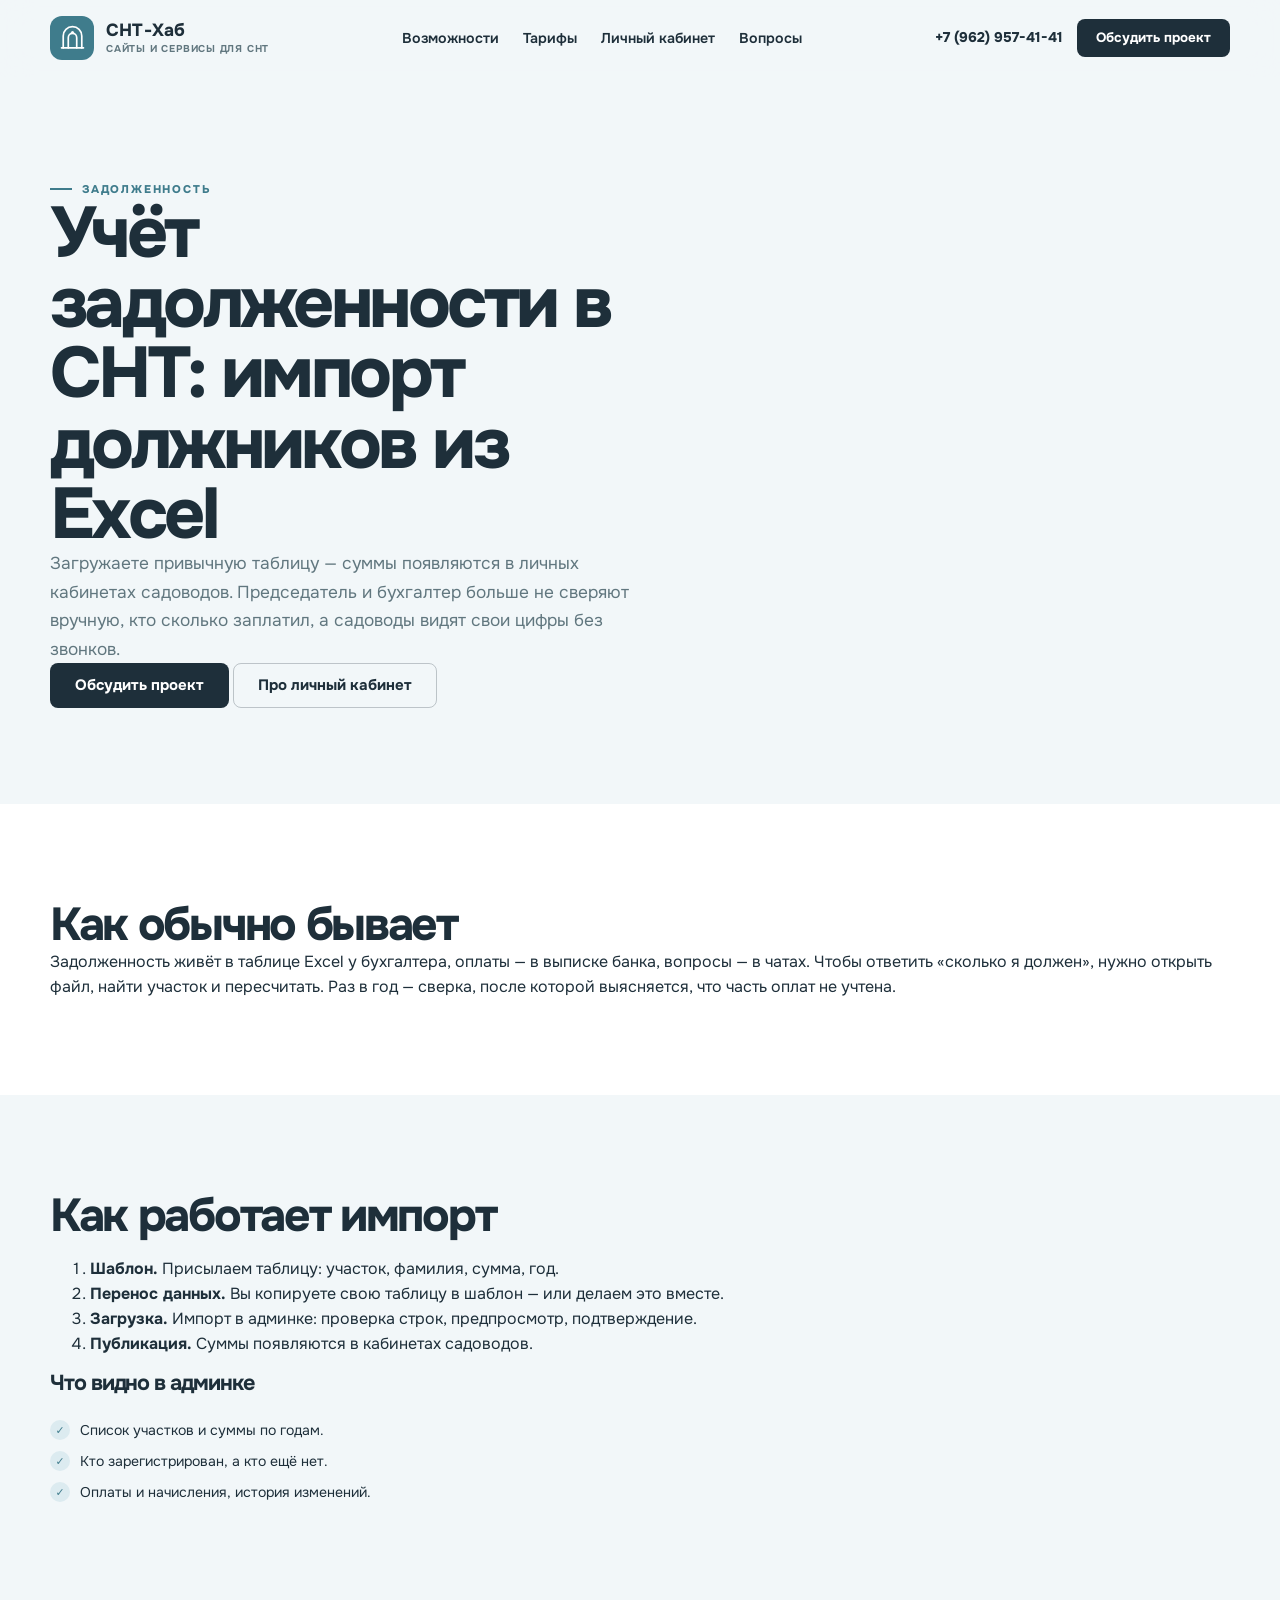
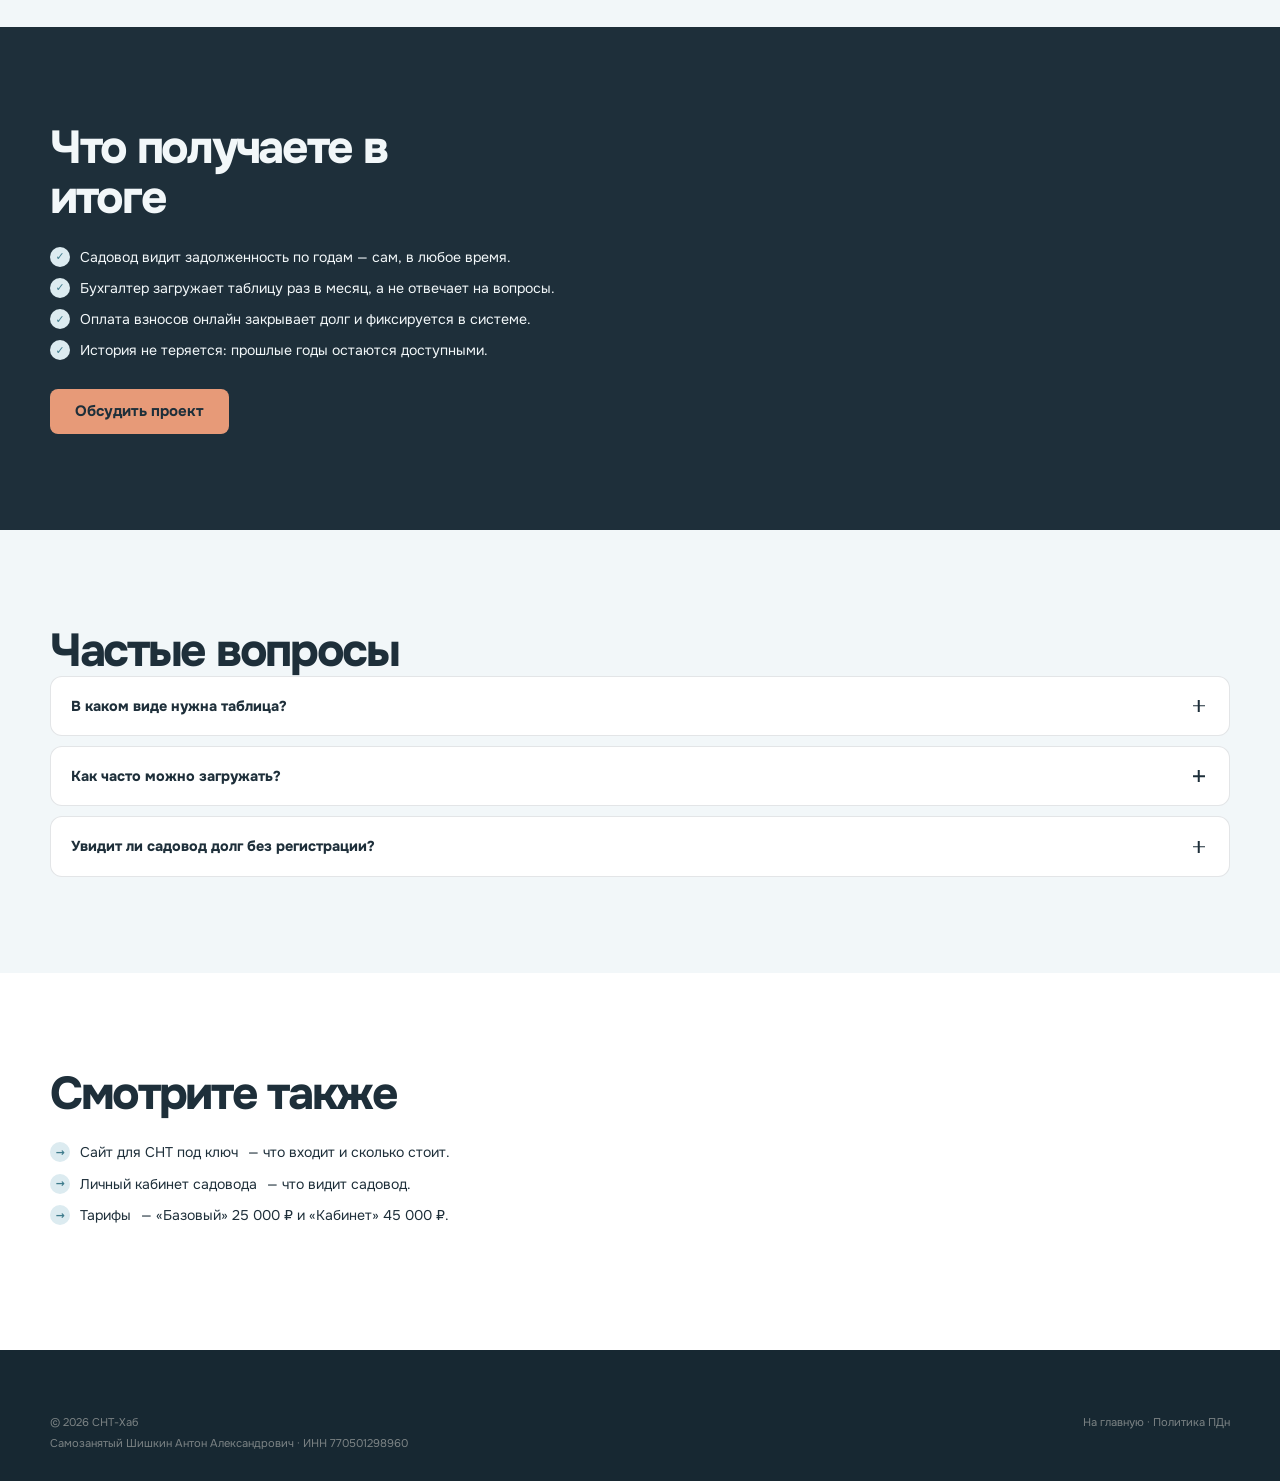
==== dolzhniki-iz-excel/index.html @ 25432dea "Add dolzhniki-iz-excel/index.html" ====
<!doctype html>
<html lang="ru">
<head>
  <meta charset="utf-8">
  <!-- Yandex.Metrika counter -->
  <script type="text/javascript">
    (function(m,e,t,r,i,k,a){
        m[i]=m[i]||function(){(m[i].a=m[i].a||[]).push(arguments)};
        m[i].l=1*new Date();
        for (var j = 0; j < document.scripts.length; j++) {if (document.scripts[j].src === r) { return; }}
        k=e.createElement(t),a=e.getElementsByTagName(t)[0],k.async=1,k.src=r,a.parentNode.insertBefore(k,a)
    })(window, document,'script','https://mc.yandex.ru/metrika/tag.js?id=113951839', 'ym');

    ym(113951839, 'init', {ssr:true, webvisor:true, clickmap:true, ecommerce:"dataLayer", referrer: document.referrer, url: location.href, accurateTrackBounce:true, trackLinks:true});
  </script>
  <noscript><div><img src="https://mc.yandex.ru/watch/113951839" style="position:absolute; left:-9999px;" alt="" /></div></noscript>
  <!-- /Yandex.Metrika counter -->
  <meta name="viewport" content="width=device-width, initial-scale=1">
  <meta name="theme-color" content="#3f7c8c">
  <title>Учёт задолженности в СНТ: импорт должников из Excel | СНТ-Хаб</title>
  <meta name="description" content="Загрузите задолженность из Excel — садоводы увидят свои суммы в личном кабинете. Учёт взносов, оплат и пени по годам, без ручной сверки таблиц и переписки в мессенджерах.">
  <link rel="canonical" href="https://snt-hub.ru/dolzhniki-iz-excel/">
  <meta property="og:type" content="article">
  <meta property="og:locale" content="ru_RU">
  <meta property="og:site_name" content="СНТ-Хаб">
  <meta property="og:title" content="Учёт задолженности в СНТ: импорт должников из Excel">
  <meta property="og:description" content="Загрузите таблицу должников — садоводы увидят суммы в кабинете. Без ручной сверки и звонков бухгалтеру.">
  <meta property="og:url" content="https://snt-hub.ru/dolzhniki-iz-excel/">
  <meta property="og:image" content="https://snt-hub.ru/assets/case-snttyazhprom.jpg">
  <link rel="icon" href="../assets/favicon.svg" type="image/svg+xml">
  <link rel="stylesheet" href="../styles.css">
  <script type="application/ld+json">
  {
    "@context": "https://schema.org",
    "@type": "BreadcrumbList",
    "itemListElement": [
      { "@type": "ListItem", "position": 1, "name": "Главная", "item": "https://snt-hub.ru/" },
      { "@type": "ListItem", "position": 2, "name": "Сайт для СНТ под ключ", "item": "https://snt-hub.ru/sait-dlya-snt/" },
      { "@type": "ListItem", "position": 3, "name": "Задолженность из Excel", "item": "https://snt-hub.ru/dolzhniki-iz-excel/" }
    ]
  }
  </script>
  <script type="application/ld+json">
  {
    "@context": "https://schema.org",
    "@type": "FAQPage",
    "mainEntity": [
      {
        "@type": "Question",
        "name": "В каком виде нужна таблица должников?",
        "acceptedAnswer": { "@type": "Answer", "text": "Подойдёт обычный Excel: номер участка, ФИО или фамилия, сумма и год. Мы даём шаблон, в который переносится текущая таблица бухгалтера, лишние колонки можно оставить — их отключим при загрузке." }
      },
      {
        "@type": "Question",
        "name": "Как часто можно загружать задолженность?",
        "acceptedAnswer": { "@type": "Answer", "text": "Сколько нужно: раз в месяц, раз в квартал или после каждого начисления. Загрузка заменяет данные по указанному году, история прошлых лет сохраняется." }
      },
      {
        "@type": "Question",
        "name": "Что видит садовод, если он ещё не зарегистрирован?",
        "acceptedAnswer": { "@type": "Answer", "text": "Ничего: суммы видны только после регистрации и подтверждения участка правлением. Это защищает персональные данные от посторонних." }
      }
    ]
  }
  </script>
</head>
<body>
  <header class="site-header" data-header>
    <div class="container header__inner">
      <a class="brand" href="../" aria-label="СНТ-Хаб — на главную">
        <span class="brand__mark" aria-hidden="true">
          <svg viewBox="0 0 32 32" fill="none">
            <path d="M5 27V13a11 11 0 0 1 22 0v14" stroke="currentColor" stroke-width="2" stroke-linecap="round" stroke-linejoin="round"/>
            <path d="M11 27V15a5 5 0 0 1 10 0v12" stroke="currentColor" stroke-width="2" stroke-linecap="round" stroke-linejoin="round"/>
            <path d="M3 27h26" stroke="currentColor" stroke-width="2" stroke-linecap="round"/>
            <circle cx="16" cy="9" r="1.8" fill="currentColor"/>
          </svg>
        </span>
        <span class="brand__text">
          <strong>СНТ-Хаб</strong>
          <small>сайты и сервисы для СНТ</small>
        </span>
      </a>

      <nav class="nav" id="nav" aria-label="Основная навигация">
        <a href="../#features">Возможности</a>
        <a href="../#tariffs">Тарифы</a>
        <a href="../lichnyy-kabinet-sadovoda/">Личный кабинет</a>
        <a href="../#faq">Вопросы</a>
        <a class="btn btn--primary nav__cta" href="../#contact">Обсудить проект</a>
      </nav>

      <div class="header__actions">
        <a class="header__phone" href="tel:+79629574141">+7 (962) 957-41-41</a>
        <a class="btn btn--primary btn--sm" href="../#contact">Обсудить проект</a>
        <button class="nav-toggle" type="button" aria-label="Открыть меню" aria-expanded="false" aria-controls="nav" data-nav-toggle>
          <span></span><span></span><span></span>
        </button>
      </div>
    </div>
  </header>

  <main id="top">
    <section class="section">
      <div class="container">
        <span class="eyebrow">Задолженность</span>
        <h1>Учёт задолженности в СНТ: импорт должников из Excel</h1>
        <p class="lead">Загружаете привычную таблицу — суммы появляются в личных кабинетах садоводов. Председатель и бухгалтер больше не сверяют вручную, кто сколько заплатил, а садоводы видят свои цифры без звонков.</p>
        <p><a class="btn btn--primary" href="../#contact">Обсудить проект</a> <a class="btn btn--outline" href="../lichnyy-kabinet-sadovoda/">Про личный кабинет</a></p>
      </div>
    </section>

    <section class="section section--paper">
      <div class="container">
        <h2>Как обычно бывает</h2>
        <p>Задолженность живёт в таблице Excel у бухгалтера, оплаты — в выписке банка, вопросы — в чатах. Чтобы ответить «сколько я должен», нужно открыть файл, найти участок и пересчитать. Раз в год — сверка, после которой выясняется, что часть оплат не учтена.</p>
      </div>
    </section>

    <section class="section">
      <div class="container">
        <h2>Как работает импорт</h2>
        <ol>
          <li><strong>Шаблон.</strong> Присылаем таблицу: участок, фамилия, сумма, год.</li>
          <li><strong>Перенос данных.</strong> Вы копируете свою таблицу в шаблон — или делаем это вместе.</li>
          <li><strong>Загрузка.</strong> Импорт в админке: проверка строк, предпросмотр, подтверждение.</li>
          <li><strong>Публикация.</strong> Суммы появляются в кабинетах садоводов.</li>
        </ol>
        <h3>Что видно в админке</h3>
        <ul class="checklist">
          <li><span aria-hidden="true">✓</span> Список участков и суммы по годам.</li>
          <li><span aria-hidden="true">✓</span> Кто зарегистрирован, а кто ещё нет.</li>
          <li><span aria-hidden="true">✓</span> Оплаты и начисления, история изменений.</li>
        </ul>
      </div>
    </section>

    <section class="section section--dark">
      <div class="container">
        <h2>Что получаете в итоге</h2>
        <ul class="checklist">
          <li><span aria-hidden="true">✓</span> Садовод видит задолженность по годам — сам, в любое время.</li>
          <li><span aria-hidden="true">✓</span> Бухгалтер загружает таблицу раз в месяц, а не отвечает на вопросы.</li>
          <li><span aria-hidden="true">✓</span> Оплата взносов онлайн закрывает долг и фиксируется в системе.</li>
          <li><span aria-hidden="true">✓</span> История не теряется: прошлые годы остаются доступными.</li>
        </ul>
        <p><a class="btn btn--accent" href="../#contact">Обсудить проект</a></p>
      </div>
    </section>

    <section class="section">
      <div class="container">
        <h2>Частые вопросы</h2>
        <div class="accordion">
          <details>
            <summary>В каком виде нужна таблица?<span class="accordion__icon" aria-hidden="true"></span></summary>
            <div class="accordion__body">
              <p>Обычный Excel: номер участка, фамилия, сумма, год. Даём шаблон, лишние колонки можно оставить — отключим при загрузке.</p>
            </div>
          </details>
          <details>
            <summary>Как часто можно загружать?<span class="accordion__icon" aria-hidden="true"></span></summary>
            <div class="accordion__body">
              <p>Сколько нужно: раз в месяц, квартал или после каждого начисления. Загрузка заменяет данные по указанному году, прошлые годы сохраняются.</p>
            </div>
          </details>
          <details>
            <summary>Увидит ли садовод долг без регистрации?<span class="accordion__icon" aria-hidden="true"></span></summary>
            <div class="accordion__body">
              <p>Нет. Суммы видны только после регистрации и подтверждения участка правлением — так защищены персональные данные.</p>
            </div>
          </details>
        </div>
      </div>
    </section>

    <section class="section section--paper">
      <div class="container">
        <h2>Смотрите также</h2>
        <ul class="checklist">
          <li><span aria-hidden="true">→</span> <a href="../sait-dlya-snt/">Сайт для СНТ под ключ</a> — что входит и сколько стоит.</li>
          <li><span aria-hidden="true">→</span> <a href="../lichnyy-kabinet-sadovoda/">Личный кабинет садовода</a> — что видит садовод.</li>
          <li><span aria-hidden="true">→</span> <a href="../#tariffs">Тарифы</a> — «Базовый» 25 000 ₽ и «Кабинет» 45 000 ₽.</li>
        </ul>
      </div>
    </section>
  </main>

  <footer class="footer footer--simple">
    <div class="container">
      <div class="footer__bottom">
        <div>
          <span>© <span data-year>2026</span> СНТ-Хаб</span>
          <span>Самозанятый Шишкин Антон Александрович · ИНН 770501298960</span>
        </div>
        <p><a href="../">На главную</a> · <a href="../privacy.html">Политика ПДн</a></p>
      </div>
    </div>
  </footer>

  <script src="../script.js"></script>
</body>
</html>
---- styles.css ----
@font-face {
  font-family: "Onest";
  src: url("assets/fonts/onest-cyrillic.woff2") format("woff2");
  font-weight: 200 800;
  font-style: normal;
  font-display: swap;
  unicode-range: U+0301, U+0400-045F, U+0490-0491, U+04B0-04B1, U+2116;
}

@font-face {
  font-family: "Onest";
  src: url("assets/fonts/onest-latin.woff2") format("woff2");
  font-weight: 200 800;
  font-style: normal;
  font-display: swap;
  unicode-range: U+0000-00FF, U+0131, U+0152-0153, U+02BB-02BC, U+02C6, U+02DA, U+02DC, U+0304, U+0308, U+0329, U+2000-206F, U+20AC, U+2122, U+2191, U+2193, U+2212, U+2215, U+FEFF, U+FFFD;
}

@font-face {
  font-family: "Bitter";
  src: url("assets/fonts/bitter-cyrillic.woff2") format("woff2");
  font-weight: 200 800;
  font-style: normal;
  font-display: swap;
  unicode-range: U+0301, U+0400-045F, U+0490-0491, U+04B0-04B1, U+2116;
}

@font-face {
  font-family: "Bitter";
  src: url("assets/fonts/bitter-latin.woff2") format("woff2");
  font-weight: 200 800;
  font-style: normal;
  font-display: swap;
  unicode-range: U+0000-00FF, U+0131, U+0152-0153, U+02BB-02BC, U+02C6, U+02DA, U+02DC, U+0304, U+0308, U+0329, U+2000-206F, U+20AC, U+2122, U+2191, U+2193, U+2212, U+2215, U+FEFF, U+FFFD;
}

:root {
  --ink: #2a1c15;
  --ink-2: #3b2a20;
  --green: #c15a38;
  --green-soft: #f2d9c6;
  --cream: #f7ecdf;
  --paper: #fff8ef;
  --sand: #ead6c1;
  --amber: #d99a5b;
  --amber-soft: #f6e2c8;
  --terracotta: #a94a2f;
  --muted: #7a6659;
  --line: rgba(42, 28, 21, 0.14);
  --line-strong: rgba(42, 28, 21, 0.3);
  --shadow: 0 30px 80px -34px rgba(70, 40, 25, 0.35);
  --radius: 18px;
  --container: 1180px;
}

*,
*::before,
*::after {
  box-sizing: border-box;
}

html {
  scroll-behavior: smooth;
  scroll-padding-top: 96px;
  -webkit-text-size-adjust: 100%;
}

body {
  margin: 0;
  background: var(--cream);
  color: var(--ink);
  font-family: "Onest", "Segoe UI", system-ui, -apple-system, sans-serif;
  font-size: 16px;
  line-height: 1.55;
  -webkit-font-smoothing: antialiased;
  text-rendering: optimizeLegibility;
}

body.nav-open {
  overflow: hidden;
}

img,
svg {
  display: block;
  max-width: 100%;
}

a {
  color: inherit;
  text-decoration: none;
}

button,
input,
select,
textarea {
  font: inherit;
}

button {
  cursor: pointer;
}

:focus-visible {
  outline: 3px solid var(--amber);
  outline-offset: 3px;
}

::selection {
  background: var(--amber);
  color: var(--ink);
}

.skip-link {
  position: fixed;
  top: -100px;
  left: 16px;
  z-index: 200;
  padding: 10px 16px;
  border-radius: 10px;
  background: var(--ink);
  color: var(--cream);
  font-weight: 700;
  transition: top 0.2s ease;
}

.skip-link:focus {
  top: 16px;
}

.container {
  width: min(100% - 48px, var(--container));
  margin: 0 auto;
}

h1,
h2,
h3 {
  margin: 0;
  font-family: "Bitter", Georgia, "Times New Roman", serif;
  font-weight: 400;
  letter-spacing: -0.02em;
  line-height: 1.08;
  color: var(--ink);
}

h1 {
  font-size: clamp(2.65rem, 6.1vw, 5.2rem);
  max-width: 13ch;
}

h2 {
  font-size: clamp(2rem, 3.9vw, 3.35rem);
  max-width: 15ch;
}

h3 {
  font-size: 1.35rem;
}

p {
  margin: 0;
}

.eyebrow {
  display: inline-flex;
  align-items: center;
  gap: 10px;
  color: var(--green);
  font-size: 0.7rem;
  font-weight: 800;
  letter-spacing: 0.14em;
  line-height: 1.3;
  text-transform: uppercase;
}

.eyebrow::before {
  content: "";
  width: 28px;
  height: 1px;
  background: currentColor;
  opacity: 0.55;
}

.eyebrow--light {
  color: var(--amber);
}

.lead {
  max-width: 53ch;
  color: var(--muted);
  font-size: clamp(1.02rem, 1.35vw, 1.18rem);
  line-height: 1.65;
}

.section {
  padding: 96px 0;
}

.section--paper {
  background: var(--paper);
}

.section--cream {
  background: #efe9da;
}

.section--dark {
  background: var(--ink);
  color: var(--cream);
}

.section--dark h2,
.section--dark h3 {
  color: var(--cream);
}

.section--dark .eyebrow {
  color: var(--amber);
}

.section-head {
  display: grid;
  grid-template-columns: 1fr 0.5fr;
  gap: 48px;
  align-items: end;
  margin-bottom: 48px;
}

.section-head h2 {
  margin-top: 12px;
}

.section-head p {
  max-width: 44ch;
  color: var(--muted);
  font-size: 0.98rem;
  line-height: 1.65;
}

/* Header */

.site-header {
  position: sticky;
  top: 0;
  z-index: 100;
  border-bottom: 1px solid transparent;
  background: rgba(246, 242, 232, 0.86);
  backdrop-filter: blur(16px);
  -webkit-backdrop-filter: blur(16px);
  transition: border-color 0.2s ease, box-shadow 0.2s ease;
}

.site-header.is-scrolled {
  border-bottom-color: var(--line);
  box-shadow: 0 12px 32px -26px rgba(23, 53, 42, 0.55);
}

.header__inner {
  display: flex;
  align-items: center;
  justify-content: space-between;
  gap: 24px;
  min-height: 76px;
}

.brand {
  display: inline-flex;
  align-items: center;
  gap: 12px;
  flex-shrink: 0;
}

.brand__mark {
  display: grid;
  place-items: center;
  width: 44px;
  height: 44px;
  border-radius: 14px;
  background: var(--ink);
  color: var(--cream);
}

.brand__mark svg {
  width: 27px;
  height: 27px;
}

.brand__text {
  display: flex;
  flex-direction: column;
  line-height: 1.1;
}

.brand__text strong {
  font-family: "Bitter", Georgia, serif;
  font-size: 1.1rem;
  font-weight: 400;
  letter-spacing: 0.01em;
}

.brand__text small {
  margin-top: 4px;
  color: var(--muted);
  font-size: 0.62rem;
  font-weight: 700;
  letter-spacing: 0.08em;
  text-transform: uppercase;
}

.nav {
  display: flex;
  align-items: center;
  gap: 24px;
}

.nav a:not(.btn) {
  position: relative;
  padding: 6px 0;
  font-size: 0.89rem;
  font-weight: 650;
  white-space: nowrap;
}

.nav a.nav__cta {
  display: none;
}

.nav a:not(.btn)::after {
  content: "";
  position: absolute;
  right: 0;
  bottom: 0;
  left: 0;
  height: 2px;
  background: var(--amber);
  transform: scaleX(0);
  transform-origin: left;
  transition: transform 0.22s ease;
}

.nav a:not(.btn):hover::after,
.nav a:not(.btn):focus-visible::after {
  transform: scaleX(1);
}

.header__actions {
  display: flex;
  align-items: center;
  gap: 14px;
}

.header__phone {
  font-size: 0.88rem;
  font-weight: 750;
  white-space: nowrap;
}

.nav-toggle {
  display: none;
  flex-direction: column;
  justify-content: center;
  gap: 5px;
  width: 44px;
  height: 44px;
  padding: 0;
  border: 1px solid var(--line);
  border-radius: 13px;
  background: transparent;
  color: var(--ink);
}

.nav-toggle span {
  display: block;
  width: 18px;
  height: 1.5px;
  margin: 0 auto;
  background: currentColor;
  transition: transform 0.2s ease, opacity 0.2s ease;
}

.nav-toggle[aria-expanded="true"] span:nth-child(1) {
  transform: translateY(6.5px) rotate(45deg);
}

.nav-toggle[aria-expanded="true"] span:nth-child(2) {
  opacity: 0;
}

.nav-toggle[aria-expanded="true"] span:nth-child(3) {
  transform: translateY(-6.5px) rotate(-45deg);
}

/* Buttons */

.btn {
  display: inline-flex;
  align-items: center;
  justify-content: center;
  gap: 10px;
  padding: 14px 24px;
  border: 1px solid transparent;
  border-radius: 999px;
  font-size: 0.94rem;
  font-weight: 750;
  line-height: 1;
  white-space: nowrap;
  transition: transform 0.18s ease, background-color 0.18s ease, border-color 0.18s ease, color 0.18s ease;
}

.btn:hover {
  transform: translateY(-1px);
}

.btn--primary {
  background: var(--ink);
  color: var(--cream);
}

.btn--primary:hover {
  background: var(--green);
}

.btn--accent {
  background: var(--amber);
  color: var(--ink);
}

.btn--accent:hover {
  background: #e3b15c;
}

.btn--outline {
  border-color: var(--line-strong);
  background: transparent;
  color: var(--ink);
}

.btn--outline:hover {
  border-color: var(--ink);
  background: rgba(23, 53, 42, 0.04);
}

.btn--sm {
  padding: 11px 18px;
  font-size: 0.84rem;
}

.btn--lg {
  padding: 17px 30px;
  font-size: 1rem;
}

.btn--full {
  width: 100%;
}

.btn .icon {
  width: 18px;
  height: 18px;
}

.icon {
  fill: none;
  stroke: currentColor;
  stroke-width: 1.8;
  stroke-linecap: round;
  stroke-linejoin: round;
}

/* Hero */

.hero {
  position: relative;
  overflow: hidden;
  padding: 68px 0 88px;
}

.hero::before {
  content: "";
  position: absolute;
  inset: 0;
  background:
    radial-gradient(circle at 82% 18%, rgba(215, 162, 75, 0.16), transparent 34%),
    radial-gradient(circle at 12% 84%, rgba(47, 93, 69, 0.09), transparent 32%),
    linear-gradient(180deg, rgba(251, 248, 240, 0.5), transparent 60%);
  pointer-events: none;
}

.hero__grid {
  position: relative;
  display: grid;
  grid-template-columns: 1.02fr 0.98fr;
  gap: 64px;
  align-items: center;
}

.hero__copy {
  max-width: 620px;
}

.hero h1 {
  margin: 18px 0 22px;
}

.hero h1 em {
  font-style: normal;
  color: var(--green);
  background-image: linear-gradient(transparent 68%, rgba(215, 162, 75, 0.34) 0);
  -webkit-box-decoration-break: clone;
  box-decoration-break: clone;
}

.hero .lead {
  margin-bottom: 30px;
}

.hero__actions {
  display: flex;
  flex-wrap: wrap;
  gap: 12px;
}

.hero__points {
  display: flex;
  flex-wrap: wrap;
  gap: 14px 24px;
  margin: 28px 0 0;
  padding: 0;
  color: var(--muted);
  font-size: 0.84rem;
  list-style: none;
}

.hero__points li {
  display: flex;
  align-items: center;
  gap: 8px;
}

.hero__points span {
  display: grid;
  place-items: center;
  width: 20px;
  height: 20px;
  border-radius: 50%;
  background: var(--green-soft);
  color: var(--green);
  font-size: 0.68rem;
  font-weight: 800;
}

.hero__visual {
  position: relative;
}

.browser-card {
  overflow: hidden;
  border: 1px solid var(--line);
  border-radius: 22px;
  background: #fff;
  box-shadow: var(--shadow);
  transform: rotate(-1.4deg);
  transition: transform 0.35s ease;
}

.hero__visual:hover .browser-card {
  transform: rotate(0);
}

.browser-card__bar {
  display: flex;
  align-items: center;
  gap: 6px;
  padding: 12px 16px;
  border-bottom: 1px solid var(--line);
  background: #f3efe5;
}

.browser-card__bar > span:not(.browser-card__url) {
  width: 8px;
  height: 8px;
  border-radius: 50%;
  background: #c9c2b2;
}

.browser-card__url {
  margin-left: 10px;
  padding: 4px 12px;
  border: 1px solid var(--line);
  border-radius: 999px;
  background: #fff;
  color: var(--muted);
  font-size: 0.68rem;
}

.cabinet {
  padding: 22px;
}

.cabinet__head {
  display: flex;
  align-items: flex-start;
  justify-content: space-between;
  gap: 16px;
  margin-bottom: 18px;
}

.cabinet__label {
  display: block;
  margin-bottom: 4px;
  color: var(--muted);
  font-size: 0.63rem;
  font-weight: 800;
  letter-spacing: 0.12em;
  text-transform: uppercase;
}

.cabinet__head strong {
  font-family: "Bitter", Georgia, serif;
  font-size: 1.5rem;
  font-weight: 400;
}

.badge {
  display: inline-flex;
  align-items: center;
  padding: 6px 10px;
  border-radius: 999px;
  font-size: 0.63rem;
  font-weight: 800;
  white-space: nowrap;
}

.badge--green {
  background: #e1efdf;
  color: #2f5d45;
}

.badge--amber {
  background: var(--amber);
  color: var(--ink);
}

.cabinet__grid {
  display: grid;
  grid-template-columns: 1fr 1fr;
  gap: 10px;
}

.metric {
  padding: 13px 14px;
  border: 1px solid rgba(23, 53, 42, 0.06);
  border-radius: 14px;
  background: #f7f3e9;
}

.metric span {
  display: block;
  margin-bottom: 4px;
  color: var(--muted);
  font-size: 0.68rem;
}

.metric strong {
  display: block;
  font-size: 1.28rem;
  line-height: 1.1;
}

.metric small {
  display: block;
  margin-top: 3px;
  color: var(--muted);
  font-size: 0.64rem;
}

.cabinet__request {
  display: flex;
  align-items: center;
  justify-content: space-between;
  gap: 12px;
  margin-top: 12px;
  padding: 14px;
  border-radius: 14px;
  background: var(--ink);
  color: var(--cream);
}

.cabinet__request .cabinet__label {
  color: rgba(246, 242, 232, 0.55);
}

.cabinet__request strong {
  font-size: 0.88rem;
  font-weight: 600;
}

.cabinet__footer {
  display: flex;
  gap: 18px;
  margin-top: 16px;
  padding-top: 14px;
  border-top: 1px solid var(--line);
  color: var(--muted);
  font-size: 0.7rem;
}

.hero__float {
  position: absolute;
  bottom: -24px;
  left: -18px;
  display: flex;
  align-items: center;
  gap: 12px;
  max-width: 290px;
  padding: 12px 16px;
  border: 1px solid var(--line);
  border-radius: 18px;
  background: #fff;
  box-shadow: 0 18px 40px -24px rgba(23, 53, 42, 0.45);
}

.hero__float-icon {
  display: grid;
  place-items: center;
  flex-shrink: 0;
  width: 34px;
  height: 34px;
  border-radius: 50%;
  background: var(--green-soft);
  color: var(--green);
  font-size: 0.8rem;
  font-weight: 800;
}

.hero__float strong {
  display: block;
  font-size: 0.8rem;
}

.hero__float span {
  display: block;
  color: var(--muted);
  font-size: 0.68rem;
}

/* Trust bar */

.trust-bar {
  background: var(--ink);
  color: var(--cream);
}

.trust-bar__inner {
  display: flex;
  flex-wrap: wrap;
  justify-content: space-between;
  gap: 12px 24px;
  padding: 18px 0;
  font-size: 0.7rem;
  font-weight: 750;
  letter-spacing: 0.07em;
  text-transform: uppercase;
}

.trust-bar__inner span {
  display: flex;
  align-items: center;
  gap: 9px;
}

.trust-bar__inner span::before {
  content: "";
  width: 5px;
  height: 5px;
  border-radius: 50%;
  background: var(--amber);
}

/* Problems */

.problem-grid {
  display: grid;
  grid-template-columns: repeat(4, 1fr);
  gap: 14px;
}

.problem-card {
  display: flex;
  flex-direction: column;
  min-height: 220px;
  padding: 24px;
  border: 1px solid var(--line);
  border-radius: 20px;
  background: var(--paper);
}

.problem-card__num {
  margin-bottom: auto;
  color: var(--amber);
  font-family: "Bitter", Georgia, serif;
  font-size: 1.5rem;
}

.problem-card h3 {
  margin: 28px 0 10px;
  font-family: "Onest", sans-serif;
  font-size: 1.02rem;
  font-weight: 800;
  line-height: 1.3;
  letter-spacing: -0.01em;
}

.problem-card p {
  color: var(--muted);
  font-size: 0.87rem;
  line-height: 1.6;
}

.solution-band {
  display: grid;
  grid-template-columns: 0.8fr 1.2fr;
  gap: 36px;
  align-items: center;
  margin-top: 22px;
  padding: 32px 36px;
  border-radius: 24px;
  background: var(--ink);
  color: var(--cream);
}

.solution-band h3 {
  margin-top: 8px;
  color: var(--cream);
  font-size: clamp(1.7rem, 3vw, 2.4rem);
}

.solution-band p {
  max-width: 60ch;
  color: rgba(246, 242, 232, 0.74);
  line-height: 1.65;
}

/* Features */

.feature-grid {
  display: grid;
  grid-template-columns: repeat(3, 1fr);
  gap: 14px;
}

.feature-card {
  padding: 26px;
  border: 1px solid var(--line);
  border-radius: 20px;
  background: #fff;
  transition: transform 0.22s ease, border-color 0.22s ease, box-shadow 0.22s ease;
}

.feature-card:hover {
  transform: translateY(-3px);
  border-color: rgba(23, 53, 42, 0.22);
  box-shadow: 0 22px 50px -36px rgba(23, 53, 42, 0.45);
}

.feature-card__icon {
  display: grid;
  place-items: center;
  width: 46px;
  height: 46px;
  margin-bottom: 20px;
  border-radius: 14px;
  background: var(--green-soft);
  color: var(--green);
}

.feature-card__icon svg {
  width: 23px;
  height: 23px;
  fill: none;
  stroke: currentColor;
  stroke-width: 1.7;
  stroke-linecap: round;
  stroke-linejoin: round;
}

.feature-card h3 {
  margin-bottom: 8px;
  font-family: "Onest", sans-serif;
  font-size: 1.02rem;
  font-weight: 800;
  letter-spacing: -0.01em;
}

.feature-card p {
  color: var(--muted);
  font-size: 0.87rem;
  line-height: 1.6;
}

.compare {
  display: grid;
  grid-template-columns: 1fr 1fr;
  gap: 14px;
  margin-top: 22px;
}

.compare__col {
  padding: 28px;
  border: 1px solid var(--line);
  border-radius: 20px;
}

.compare__col--muted {
  background: transparent;
}

.compare__col--accent {
  background: var(--ink);
  color: var(--cream);
}

.compare__label {
  color: var(--muted);
  font-size: 0.65rem;
  font-weight: 800;
  letter-spacing: 0.12em;
  text-transform: uppercase;
}

.compare__col--accent .compare__label {
  color: var(--amber);
}

.compare h3 {
  margin: 8px 0 20px;
  font-size: 1.6rem;
}

.compare ul {
  display: grid;
  gap: 10px;
  margin: 0;
  padding: 0;
  list-style: none;
}

.compare li {
  display: flex;
  gap: 10px;
  font-size: 0.88rem;
  line-height: 1.5;
}

.compare li span {
  display: grid;
  place-items: center;
  flex-shrink: 0;
  width: 20px;
  height: 20px;
  border-radius: 50%;
  font-size: 0.68rem;
  font-weight: 800;
}

.compare__col--muted li span {
  background: rgba(23, 53, 42, 0.06);
  color: var(--muted);
}

.compare__col--accent li {
  color: rgba(246, 242, 232, 0.85);
}

.compare__col--accent li span {
  background: rgba(246, 242, 232, 0.12);
  color: var(--amber);
}

/* About */

.about__grid {
  display: grid;
  grid-template-columns: 1.05fr 0.95fr;
  gap: 64px;
  align-items: center;
}

.about__copy h2 {
  max-width: 18ch;
  margin: 12px 0 20px;
}

.about__lead {
  max-width: 54ch;
  color: rgba(246, 242, 232, 0.74);
  font-size: 1.02rem;
  line-height: 1.7;
}

.about__list {
  display: grid;
  gap: 14px;
  margin: 26px 0 30px;
  padding: 0;
  list-style: none;
}

.about__list li {
  position: relative;
  padding-left: 30px;
  color: rgba(246, 242, 232, 0.66);
  font-size: 0.9rem;
  line-height: 1.6;
}

.about__list li::before {
  content: "";
  position: absolute;
  top: 0.6em;
  left: 0;
  width: 14px;
  height: 2px;
  background: var(--amber);
}

.about__list strong {
  color: var(--cream);
}

.about__card {
  padding: 36px;
  border-radius: 24px;
  background: var(--cream);
  color: var(--ink);
  box-shadow: 0 30px 80px -34px rgba(0, 0, 0, 0.5);
}

.about__quote-mark {
  display: block;
  margin-bottom: 14px;
  color: var(--amber);
  font-family: "Bitter", Georgia, serif;
  font-size: 4.5rem;
  line-height: 0.7;
}

.about__card blockquote {
  margin: 0;
  color: var(--ink);
  font-family: "Bitter", Georgia, serif;
  font-size: clamp(1.4rem, 2.2vw, 1.85rem);
  line-height: 1.35;
  letter-spacing: -0.02em;
}

.about__signature {
  display: flex;
  align-items: center;
  gap: 12px;
  margin-top: 28px;
  padding-top: 22px;
  border-top: 1px solid var(--line);
}

.about__avatar {
  display: grid;
  place-items: center;
  flex-shrink: 0;
  width: 42px;
  height: 42px;
  border-radius: 50%;
  background: var(--ink);
  color: var(--cream);
  font-weight: 800;
}

.about__signature strong {
  display: block;
  font-size: 0.84rem;
}

.about__signature span {
  display: block;
  color: var(--muted);
  font-size: 0.7rem;
}

.about__tags {
  display: flex;
  flex-wrap: wrap;
  gap: 8px;
  margin-top: 20px;
}

.about__tags span {
  padding: 5px 10px;
  border: 1px solid var(--line);
  border-radius: 999px;
  color: var(--muted);
  font-size: 0.64rem;
}

/* Pricing */

.pricing-grid {
  display: grid;
  grid-template-columns: repeat(3, 1fr);
  gap: 16px;
  align-items: stretch;
}

.price-card {
  position: relative;
  display: flex;
  flex-direction: column;
  padding: 30px;
  border: 1px solid var(--line);
  border-radius: 24px;
  background: var(--paper);
}

.price-card--featured {
  border-color: var(--ink);
  background: var(--ink);
  color: var(--cream);
  box-shadow: var(--shadow);
  transform: translateY(-8px);
}

.price-card__badge {
  position: absolute;
  top: -12px;
  left: 30px;
  padding: 6px 12px;
  border-radius: 999px;
  background: var(--amber);
  color: var(--ink);
  font-size: 0.63rem;
  font-weight: 800;
  letter-spacing: 0.1em;
  text-transform: uppercase;
}

.price-card__tag {
  margin-bottom: 14px;
  color: var(--muted);
  font-size: 0.65rem;
  font-weight: 800;
  letter-spacing: 0.12em;
  text-transform: uppercase;
}

.price-card--featured .price-card__tag {
  color: rgba(246, 242, 232, 0.55);
}

.price-card h3 {
  margin-bottom: 10px;
  font-size: 2rem;
}

.price {
  display: flex;
  align-items: baseline;
  gap: 6px;
}

.price strong {
  font-family: "Bitter", Georgia, serif;
  font-size: clamp(2.4rem, 4vw, 3.3rem);
  font-weight: 400;
  line-height: 1;
}

.price span {
  font-family: "Bitter", Georgia, serif;
  font-size: 1.4rem;
}

.price__note {
  margin: 8px 0 22px;
  color: var(--muted);
  font-size: 0.7rem;
}

.price-card--featured .price__note {
  color: rgba(246, 242, 232, 0.52);
}

.price-list {
  display: grid;
  gap: 10px;
  margin: 0 0 24px;
  padding: 0;
  list-style: none;
}

.price-list li {
  position: relative;
  padding-left: 24px;
  color: var(--muted);
  font-size: 0.84rem;
  line-height: 1.5;
}

.price-list li::before {
  content: "✓";
  position: absolute;
  top: 0;
  left: 0;
  color: var(--green);
  font-weight: 800;
}

.price-card--featured .price-list li {
  color: rgba(246, 242, 232, 0.82);
}

.price-card--featured .price-list li::before {
  color: var(--amber);
}

.price-card .btn {
  margin-top: auto;
}

.price-card--featured .btn--accent {
  color: var(--ink);
}

.price-card__support {
  margin: 14px 0 0;
  color: var(--muted);
  font-size: 0.73rem;
  text-align: center;
}

.price-card--featured .price-card__support {
  color: rgba(246, 242, 232, 0.65);
}

.price-card__support strong {
  color: var(--ink);
}

.price-card--featured .price-card__support strong {
  color: var(--cream);
}

.price-card__support span {
  opacity: 0.72;
}

.hosting-note {
  display: flex;
  gap: 16px;
  align-items: flex-start;
  margin-top: 22px;
  padding: 20px 22px;
  border: 1px solid rgba(215, 162, 75, 0.42);
  border-radius: 18px;
  background: #fbf1d8;
}

.hosting-note__icon {
  display: grid;
  place-items: center;
  flex-shrink: 0;
  width: 36px;
  height: 36px;
  border-radius: 50%;
  background: var(--amber);
  color: var(--ink);
}

.hosting-note__icon svg {
  width: 20px;
  height: 20px;
  fill: none;
  stroke: currentColor;
  stroke-width: 1.8;
  stroke-linecap: round;
  stroke-linejoin: round;
}

.hosting-note strong {
  display: block;
  margin-bottom: 4px;
  font-size: 0.94rem;
}

.hosting-note p {
  color: #6b5a36;
  font-size: 0.84rem;
  line-height: 1.55;
}

.support-grid {
  display: grid;
  grid-template-columns: 1fr 1fr;
  gap: 14px;
  margin-top: 14px;
}

.support-card {
  padding: 22px;
  border: 1px solid var(--line);
  border-radius: 18px;
  background: rgba(255, 255, 255, 0.45);
}

.support-card h3 {
  margin-bottom: 8px;
  font-family: "Onest", sans-serif;
  font-size: 0.98rem;
  font-weight: 800;
}

.support-card p {
  margin-bottom: 8px;
  color: var(--muted);
  font-size: 0.84rem;
  line-height: 1.55;
}

.support-card span {
  color: var(--terracotta);
  font-size: 0.7rem;
}

/* Addons */

.addon-grid {
  display: grid;
  grid-template-columns: repeat(3, 1fr);
  gap: 14px;
}

.addon-card {
  padding: 24px;
  border: 1px solid var(--line);
  border-radius: 18px;
  background: var(--paper);
}

.addon-card__num {
  color: var(--amber);
  font-family: "Bitter", Georgia, serif;
  font-size: 1.2rem;
}

.addon-card h3 {
  margin: 18px 0 8px;
  font-family: "Onest", sans-serif;
  font-size: 0.98rem;
  font-weight: 800;
}

.addon-card p {
  color: var(--muted);
  font-size: 0.84rem;
  line-height: 1.6;
}

/* Case */

.case__grid {
  display: grid;
  grid-template-columns: 0.9fr 1.1fr;
  gap: 56px;
  align-items: center;
}

.case__copy h2 {
  max-width: 12ch;
  margin: 12px 0 18px;
}

.case__copy > p {
  max-width: 48ch;
  color: var(--muted);
  line-height: 1.7;
}

.checklist {
  display: grid;
  gap: 10px;
  margin: 24px 0 28px;
  padding: 0;
  list-style: none;
}

.checklist li {
  display: flex;
  gap: 10px;
  font-size: 0.88rem;
  line-height: 1.5;
}

.checklist span {
  display: grid;
  place-items: center;
  flex-shrink: 0;
  width: 20px;
  height: 20px;
  border-radius: 50%;
  background: var(--green-soft);
  color: var(--green);
  font-size: 0.68rem;
  font-weight: 800;
}

.case__shot {
  position: relative;
  display: block;
  overflow: hidden;
  border: 1px solid var(--line);
  border-radius: 22px;
  background: #fff;
  box-shadow: var(--shadow);
}

.case__shot img {
  width: 100%;
  height: auto;
}

.case__shot-overlay {
  position: absolute;
  bottom: 14px;
  left: 14px;
  padding: 6px 10px;
  border-radius: 999px;
  background: rgba(23, 53, 42, 0.88);
  color: var(--cream);
  font-size: 0.68rem;
  backdrop-filter: blur(6px);
}

.case__caption {
  display: block;
  margin-top: 10px;
  color: var(--muted);
  font-size: 0.7rem;
  text-align: right;
}

/* Steps */

.steps {
  display: grid;
  grid-template-columns: repeat(5, 1fr);
  gap: 14px;
  margin: 0;
  padding: 0;
  list-style: none;
}

.step {
  position: relative;
  padding: 22px;
  border: 1px solid var(--line);
  border-radius: 18px;
  background: #fff;
}

.step:not(:last-child)::after {
  content: "";
  position: absolute;
  top: 39px;
  right: -14px;
  width: 14px;
  height: 1px;
  background: var(--line);
}

.step__num {
  display: grid;
  place-items: center;
  width: 34px;
  height: 34px;
  margin-bottom: 18px;
  border-radius: 50%;
  background: var(--ink);
  color: var(--cream);
  font-size: 0.7rem;
  font-weight: 800;
}

.step h3 {
  margin-bottom: 8px;
  font-family: "Onest", sans-serif;
  font-size: 0.92rem;
  font-weight: 800;
  line-height: 1.3;
}

.step p {
  color: var(--muted);
  font-size: 0.8rem;
  line-height: 1.55;
}

/* FAQ */

.faq-layout {
  display: grid;
  grid-template-columns: 0.7fr 1.3fr;
  gap: 56px;
  align-items: start;
}

.faq-aside {
  position: sticky;
  top: 110px;
}

.faq-aside h2 {
  margin: 10px 0 14px;
}

.faq-aside p {
  max-width: 34ch;
  color: var(--muted);
  line-height: 1.6;
}

.link-arrow {
  display: inline-flex;
  align-items: center;
  gap: 8px;
  margin-top: 16px;
  color: var(--green);
  font-size: 0.88rem;
  font-weight: 750;
}

.accordion {
  display: grid;
  gap: 10px;
}

.accordion details {
  border: 1px solid var(--line);
  border-radius: 16px;
  background: var(--paper);
}

.accordion summary {
  display: flex;
  align-items: center;
  justify-content: space-between;
  gap: 16px;
  padding: 18px 20px;
  font-size: 0.9rem;
  font-weight: 750;
  list-style: none;
  cursor: pointer;
}

.accordion summary::-webkit-details-marker {
  display: none;
}

.accordion__icon {
  position: relative;
  flex-shrink: 0;
  width: 20px;
  height: 20px;
}

.accordion__icon::before,
.accordion__icon::after {
  content: "";
  position: absolute;
  top: 50%;
  left: 50%;
  width: 12px;
  height: 1.5px;
  background: var(--ink);
  transform: translate(-50%, -50%);
  transition: transform 0.2s ease;
}

.accordion__icon::after {
  transform: translate(-50%, -50%) rotate(90deg);
}

.accordion details[open] .accordion__icon::after {
  transform: translate(-50%, -50%) rotate(0);
}

.accordion__body {
  padding: 0 20px 20px;
  color: var(--muted);
  font-size: 0.86rem;
  line-height: 1.65;
}

.accordion__body p {
  margin: 0;
}

.accordion code {
  padding: 2px 5px;
  border-radius: 4px;
  background: rgba(23, 53, 42, 0.06);
  font-size: 0.85em;
}

/* Contact */

.contact__grid {
  display: grid;
  grid-template-columns: 1fr 0.9fr;
  gap: 64px;
  align-items: start;
}

.contact__copy h2 {
  max-width: 12ch;
  margin: 12px 0 18px;
}

.contact__copy > p {
  max-width: 46ch;
  color: rgba(246, 242, 232, 0.72);
  line-height: 1.65;
}

.contact-links {
  display: grid;
  gap: 10px;
  max-width: 430px;
  margin-top: 32px;
}

.contact-links a {
  display: flex;
  align-items: center;
  gap: 14px;
  padding: 12px 14px;
  border: 1px solid rgba(246, 242, 232, 0.14);
  border-radius: 14px;
  transition: background-color 0.2s ease, border-color 0.2s ease;
}

.contact-links a:hover {
  border-color: rgba(246, 242, 232, 0.3);
  background: rgba(246, 242, 232, 0.06);
}

.contact-links__icon {
  display: grid;
  place-items: center;
  flex-shrink: 0;
  width: 38px;
  height: 38px;
  border-radius: 50%;
  background: rgba(246, 242, 232, 0.1);
  color: var(--amber);
}

.contact-links__icon svg {
  width: 18px;
  height: 18px;
  fill: none;
  stroke: currentColor;
  stroke-width: 1.7;
  stroke-linecap: round;
  stroke-linejoin: round;
}

.contact-links small {
  display: block;
  margin-bottom: 2px;
  color: rgba(246, 242, 232, 0.5);
  font-size: 0.62rem;
  font-weight: 700;
  letter-spacing: 0.1em;
  text-transform: uppercase;
}

.contact-links strong {
  display: block;
  font-size: 0.88rem;
  font-weight: 600;
}

.form-card {
  padding: 30px;
  border-radius: 24px;
  background: var(--cream);
  color: var(--ink);
  box-shadow: 0 30px 80px -30px rgba(0, 0, 0, 0.4);
}

.form-card h3 {
  margin-bottom: 8px;
  color: var(--ink);
  font-size: 2rem;
}

.form-card > p {
  margin-bottom: 22px;
  color: var(--muted);
  font-size: 0.86rem;
  line-height: 1.55;
}

.lead-form {
  display: grid;
  grid-template-columns: 1fr 1fr;
  gap: 14px;
}

.field {
  display: flex;
  flex-direction: column;
  gap: 6px;
}

.field--full {
  grid-column: 1 / -1;
}

.field label {
  color: var(--ink);
  font-size: 0.7rem;
  font-weight: 750;
  letter-spacing: 0.03em;
}

.field input,
.field select,
.field textarea {
  width: 100%;
  padding: 12px 14px;
  border: 1px solid rgba(23, 53, 42, 0.18);
  border-radius: 12px;
  background: #fff;
  color: var(--ink);
  font-size: 0.88rem;
  transition: border-color 0.2s ease, box-shadow 0.2s ease;
}

.field input::placeholder,
.field textarea::placeholder {
  color: #9a9f95;
}

.field input:focus,
.field select:focus,
.field textarea:focus {
  outline: none;
  border-color: var(--green);
  box-shadow: 0 0 0 3px rgba(47, 93, 69, 0.14);
}

.field textarea {
  min-height: 88px;
  resize: vertical;
}

.checkbox {
  display: flex;
  gap: 10px;
  align-items: flex-start;
  color: var(--muted);
  font-size: 0.72rem;
  line-height: 1.45;
}

.checkbox input {
  flex-shrink: 0;
  width: 16px;
  height: 16px;
  margin-top: 2px;
  accent-color: var(--green);
}

.checkbox a {
  color: var(--green);
  text-decoration: underline;
  text-underline-offset: 2px;
}

.lead-form .btn--full {
  grid-column: 1 / -1;
}

.form-note {
  grid-column: 1 / -1;
  margin: 0;
  color: var(--muted);
  font-size: 0.7rem;
  text-align: center;
}

.form-note a {
  color: var(--green);
  text-decoration: underline;
  text-underline-offset: 2px;
}

.form-status {
  display: none;
  grid-column: 1 / -1;
  padding: 12px 14px;
  border-radius: 12px;
  font-size: 0.8rem;
  line-height: 1.5;
}

.form-status.is-visible {
  display: block;
}

.form-status.is-success {
  background: #e1efdf;
  color: #24483a;
}

.form-status.is-error {
  background: #f7e0d9;
  color: #8a3a25;
}

.form-status a {
  font-weight: 750;
  text-decoration: underline;
  text-underline-offset: 2px;
}

/* Legal page */

.legal-header {
  border-bottom: 1px solid var(--line);
  background: var(--cream);
}

.legal-header__inner {
  display: flex;
  align-items: center;
  justify-content: space-between;
  gap: 24px;
  min-height: 76px;
}

.legal-page {
  padding: 64px 0 96px;
}

.legal {
  max-width: 820px;
}

.legal h1 {
  max-width: 18ch;
  margin: 14px 0 18px;
  font-size: clamp(2.2rem, 4.5vw, 3.6rem);
}

.legal__meta {
  margin-bottom: 32px;
  color: var(--muted);
  font-size: 0.8rem;
}

.legal h2 {
  margin: 32px 0 10px;
  font-family: "Onest", sans-serif;
  font-size: 1.15rem;
  font-weight: 800;
  letter-spacing: -0.01em;
}

.legal p,
.legal li {
  color: var(--muted);
  font-size: 0.92rem;
  line-height: 1.7;
}

.legal p + p {
  margin-top: 10px;
}

.legal ul {
  display: grid;
  gap: 6px;
  margin: 10px 0 0;
  padding-left: 20px;
}

.legal__note {
  margin-top: 28px;
  padding: 18px 20px;
  border: 1px solid rgba(215, 162, 75, 0.42);
  border-radius: 16px;
  background: #fbf1d8;
  color: #6b5a36;
  font-size: 0.85rem;
  line-height: 1.6;
}

.legal__back {
  display: inline-flex;
  align-items: center;
  gap: 8px;
  color: var(--green);
  font-size: 0.85rem;
  font-weight: 750;
}

.footer--simple {
  padding: 28px 0;
}

.footer--simple .footer__bottom {
  padding-top: 0;
  border-top: 0;
}

/* Footer */

.footer {
  padding: 64px 0 28px;
  background: #10251e;
  color: rgba(246, 242, 232, 0.72);
}

.footer__top {
  display: grid;
  grid-template-columns: 1.6fr repeat(3, 0.7fr);
  gap: 40px;
  padding-bottom: 40px;
  border-bottom: 1px solid rgba(246, 242, 232, 0.12);
}

.brand--light .brand__mark {
  background: var(--cream);
  color: var(--ink);
}

.brand--light .brand__text strong {
  color: var(--cream);
}

.brand--light .brand__text small {
  color: rgba(246, 242, 232, 0.5);
}

.footer__brand p {
  max-width: 34ch;
  margin-top: 18px;
  font-size: 0.84rem;
  line-height: 1.6;
}

.footer__col h3 {
  margin-bottom: 16px;
  color: rgba(246, 242, 232, 0.45);
  font-family: "Onest", sans-serif;
  font-size: 0.68rem;
  font-weight: 800;
  letter-spacing: 0.12em;
  text-transform: uppercase;
}

.footer__col nav {
  display: grid;
  gap: 10px;
}

.footer__col a {
  font-size: 0.84rem;
  transition: color 0.2s ease;
}

.footer__col a:hover {
  color: var(--cream);
}

.footer__bottom {
  display: flex;
  justify-content: space-between;
  gap: 24px;
  padding-top: 24px;
  color: rgba(246, 242, 232, 0.45);
  font-size: 0.7rem;
}

.footer__bottom div {
  display: grid;
  gap: 4px;
}

.footer__bottom p {
  max-width: 36ch;
  text-align: right;
}

.to-top {
  position: fixed;
  right: 24px;
  bottom: 24px;
  z-index: 80;
  display: grid;
  place-items: center;
  width: 46px;
  height: 46px;
  border: 1px solid var(--line);
  border-radius: 50%;
  background: var(--cream);
  color: var(--ink);
  box-shadow: 0 10px 30px -12px rgba(23, 53, 42, 0.45);
  opacity: 0;
  visibility: hidden;
  transform: translateY(10px);
  transition: opacity 0.2s ease, visibility 0.2s ease, transform 0.2s ease;
}

.to-top.is-visible {
  opacity: 1;
  visibility: visible;
  transform: none;
}

.to-top svg {
  width: 18px;
  height: 18px;
  fill: none;
  stroke: currentColor;
  stroke-width: 1.8;
  stroke-linecap: round;
  stroke-linejoin: round;
}

/* Reveal */

.js [data-reveal] {
  opacity: 0;
  transform: translateY(18px);
  transition: opacity 0.7s ease, transform 0.7s ease;
}

.js [data-reveal].is-visible {
  opacity: 1;
  transform: none;
}

/* Responsive */

@media (max-width: 1180px) {
  .header__phone {
    display: none;
  }

  .hero__grid {
    gap: 40px;
  }
}

@media (max-width: 980px) {
  .nav {
    position: fixed;
    top: 76px;
    right: 18px;
    left: 18px;
    z-index: 90;
    display: flex;
    flex-direction: column;
    align-items: stretch;
    gap: 4px;
    padding: 14px;
    border: 1px solid var(--line);
    border-radius: 20px;
    background: var(--paper);
    box-shadow: var(--shadow);
    opacity: 0;
    visibility: hidden;
    transform: translateY(-8px);
    transition: opacity 0.2s ease, visibility 0.2s ease, transform 0.2s ease;
  }

  .nav.is-open {
    opacity: 1;
    visibility: visible;
    transform: none;
  }

  .nav a:not(.btn) {
    padding: 12px 14px;
    border-radius: 12px;
  }

  .nav a:not(.btn):hover {
    background: var(--cream);
  }

  .nav a:not(.btn)::after {
    display: none;
  }

  .nav a.nav__cta {
    display: inline-flex;
    width: 100%;
    margin-top: 8px;
  }

  .header__actions .btn {
    display: none;
  }

  .nav-toggle {
    display: inline-flex;
  }

  .hero {
    padding: 52px 0 72px;
  }

  .hero__grid,
  .about__grid,
  .case__grid,
  .contact__grid {
    grid-template-columns: 1fr;
  }

  .about__grid {
    gap: 32px;
  }

  .about__copy h2 {
    max-width: 20ch;
  }

  .about__card {
    max-width: 680px;
  }

  .hero__visual {
    max-width: 560px;
  }

  .hero__float {
    bottom: -18px;
    left: auto;
    right: 8px;
  }

  .section-head {
    grid-template-columns: 1fr;
    gap: 18px;
  }

  .section-head p {
    max-width: 60ch;
  }

  .problem-grid,
  .feature-grid {
    grid-template-columns: repeat(2, 1fr);
  }

  .pricing-grid {
    grid-template-columns: 1fr;
    max-width: 560px;
  }

  .price-card--featured {
    transform: none;
  }

  .case__copy h2 {
    max-width: 16ch;
  }

  .case__visual {
    max-width: 680px;
  }

  .steps {
    grid-template-columns: repeat(3, 1fr);
  }

  .step:not(:last-child)::after {
    display: none;
  }

  .faq-layout {
    grid-template-columns: 1fr;
    gap: 28px;
  }

  .faq-aside {
    position: static;
  }

  .faq-aside p {
    max-width: 60ch;
  }

  .footer__top {
    grid-template-columns: 1fr 1fr;
  }
}

@media (max-width: 720px) {
  .container {
    width: min(100% - 36px, var(--container));
  }

  .section {
    padding: 72px 0;
  }

  .header__inner {
    min-height: 70px;
  }

  .brand__mark {
    width: 40px;
    height: 40px;
  }

  .brand__text strong {
    font-size: 1rem;
  }

  .brand__text small {
    font-size: 0.56rem;
  }

  .hero h1 {
    font-size: clamp(2.5rem, 11vw, 3.8rem);
  }

  .hero__actions .btn {
    width: 100%;
  }

  .hero__points {
    display: grid;
    gap: 10px;
  }

  .hero__float {
    position: relative;
    right: auto;
    bottom: auto;
    max-width: none;
    margin-top: 14px;
  }

  .trust-bar__inner {
    justify-content: flex-start;
    gap: 10px 18px;
    font-size: 0.62rem;
  }

  .problem-grid,
  .feature-grid,
  .compare,
  .addon-grid,
  .support-grid {
    grid-template-columns: 1fr;
  }

  .problem-card {
    min-height: 0;
  }

  .problem-card__num {
    margin-bottom: 18px;
  }

  .problem-card h3 {
    margin-top: 0;
  }

  .solution-band {
    grid-template-columns: 1fr;
    gap: 16px;
    padding: 26px;
  }

  .about__card {
    padding: 26px;
  }

  .about__list {
    margin: 22px 0 26px;
  }

  .compare__col {
    padding: 22px;
  }

  .price-card {
    padding: 26px;
  }

  .hosting-note {
    padding: 18px;
  }

  .case__copy h2 {
    max-width: none;
  }

  .steps {
    grid-template-columns: 1fr;
  }

  .step {
    display: grid;
    grid-template-columns: auto 1fr;
    column-gap: 14px;
    align-items: start;
  }

  .step__num {
    grid-row: span 2;
    margin-bottom: 0;
  }

  .step h3 {
    margin-top: 6px;
  }

  .lead-form {
    grid-template-columns: 1fr;
  }

  .field--full,
  .lead-form .btn--full,
  .form-note,
  .form-status {
    grid-column: auto;
  }

  .form-card {
    padding: 24px;
  }

  .contact__grid {
    gap: 36px;
  }

  .footer__top {
    grid-template-columns: 1fr;
    gap: 28px;
  }

  .footer__bottom {
    flex-direction: column;
  }

  .footer__bottom p {
    max-width: none;
    text-align: left;
  }

  .to-top {
    right: 16px;
    bottom: 16px;
  }
}

@media (max-width: 380px) {
  .container {
    width: min(100% - 28px, var(--container));
  }

  .brand__text small {
    display: none;
  }

  .cabinet {
    padding: 16px;
  }

  .cabinet__grid {
    grid-template-columns: 1fr;
  }

  .cabinet__request {
    align-items: flex-start;
    flex-direction: column;
  }

  .price-card__badge {
    left: 22px;
  }
}

@media (prefers-reduced-motion: reduce) {
  html {
    scroll-behavior: auto;
  }

  .js [data-reveal] {
    opacity: 1;
    transform: none;
    transition: none;
  }

  *,
  *::before,
  *::after {
    animation-duration: 0.01ms !important;
    animation-iteration-count: 1 !important;
    transition-duration: 0.01ms !important;
  }
}

/* Warm editorial redesign: cocoa, clay, apricot and honey */

body {
  background: var(--cream);
  font-family: "Onest", "Segoe UI", system-ui, sans-serif;
}

h1,
h2,
h3 {
  font-family: "Bitter", Georgia, serif;
  font-weight: 600;
  letter-spacing: -0.035em;
}

h1 {
  max-width: 12.5ch;
  font-size: clamp(2.5rem, 5.2vw, 4.6rem);
  line-height: 1.02;
}

h2 {
  font-size: clamp(1.9rem, 3.5vw, 3.05rem);
}

h3 {
  font-weight: 600;
}

.eyebrow {
  color: var(--green);
  font-weight: 800;
  letter-spacing: 0.16em;
}

.eyebrow::before {
  width: 22px;
  height: 2px;
  opacity: 1;
}

.section--cream {
  background: #f0dfcd;
}

.section--paper {
  background: var(--paper);
}

.site-header {
  background: rgba(247, 236, 223, 0.9);
}

.site-header.is-scrolled {
  box-shadow: 0 12px 32px -26px rgba(70, 40, 25, 0.45);
}

.brand__mark {
  border-radius: 12px;
  background: var(--green);
  color: var(--paper);
}

.brand__text strong {
  font-family: "Bitter", Georgia, serif;
  font-weight: 600;
}

.brand__text small {
  color: var(--muted);
}

.nav a:not(.btn) {
  font-weight: 600;
}

.nav a:not(.btn)::after {
  height: 2px;
  background: var(--green);
}

.btn {
  border-radius: 10px;
  font-weight: 700;
}

.btn--primary {
  background: var(--ink);
  color: var(--paper);
}

.btn--primary:hover {
  background: var(--green);
}

.btn--accent {
  background: var(--green);
  color: var(--paper);
}

.btn--accent:hover {
  background: var(--terracotta);
}

.btn--outline {
  border-color: var(--line-strong);
}

.btn--outline:hover {
  border-color: var(--ink);
  background: rgba(42, 28, 21, 0.05);
}

.hero {
  padding: 72px 0 96px;
  background:
    radial-gradient(circle at 88% 8%, rgba(217, 154, 91, 0.28), transparent 28%),
    linear-gradient(135deg, #f9e6d1 0%, #fbf3e8 48%, #f1d3b8 100%);
}

.hero::before {
  background:
    radial-gradient(circle at 86% 18%, rgba(193, 90, 56, 0.14), transparent 34%),
    radial-gradient(circle at 8% 86%, rgba(217, 154, 91, 0.12), transparent 32%);
}

.hero h1 {
  margin-top: 20px;
}

.hero h1 em {
  color: var(--green);
  background-image: linear-gradient(transparent 66%, rgba(193, 90, 56, 0.16) 0);
}

.hero .lead {
  max-width: 50ch;
}

.hero__visual::before {
  content: "";
  position: absolute;
  inset: -36px -24px 58px 24px;
  z-index: 0;
  border-radius: 260px 260px 24px 24px;
  background: linear-gradient(155deg, #e8a57d 0%, #c15a38 100%);
  opacity: 0.95;
}

.browser-card {
  position: relative;
  z-index: 1;
  border-radius: 18px;
  transform: rotate(-1.2deg);
  box-shadow: 0 34px 80px -30px rgba(94, 45, 26, 0.5);
}

.hero__visual:hover .browser-card {
  transform: rotate(0);
}

.browser-card__bar {
  background: #f1e1d1;
}

.browser-card__url {
  background: var(--paper);
}

.cabinet {
  background: var(--paper);
}

.metric {
  background: #f9eee3;
  border-color: rgba(42, 28, 21, 0.08);
}

.badge--green {
  background: var(--green-soft);
  color: var(--terracotta);
}

.badge--amber {
  background: var(--amber);
  color: var(--ink);
}

.cabinet__request {
  background: var(--ink);
  color: var(--paper);
}

.hero__float {
  z-index: 2;
  border-radius: 14px;
  background: var(--paper);
}

.hero__float-icon {
  background: var(--green);
  color: var(--paper);
}

.trust-bar {
  background: var(--ink);
  color: var(--cream);
}

.trust-bar__inner span::before {
  background: var(--amber);
}

.problem-card {
  border-radius: 16px;
  background: var(--paper);
}

.problem-card__num {
  color: var(--green);
}

.solution-band {
  border-radius: 18px;
  background: var(--green);
  color: var(--paper);
}

.solution-band h3 {
  color: var(--paper);
}

.solution-band p {
  color: rgba(255, 248, 239, 0.82);
}

.solution-band .eyebrow {
  color: var(--amber-soft);
}

.feature-card {
  border-radius: 16px;
  background: #fffdf8;
}

.feature-card__icon {
  background: var(--green-soft);
  color: var(--green);
}

.compare__col {
  border-radius: 16px;
}

.compare__col--accent {
  background: var(--ink);
}

.about__card {
  border-radius: 18px;
  background: var(--paper);
}

.about__quote-mark {
  color: var(--green);
}

.about__avatar {
  background: var(--green);
  color: var(--paper);
}

.about__tags span {
  border-color: var(--line);
}

.price-card {
  border-radius: 18px;
  background: var(--paper);
}

.price-card--featured {
  border-color: var(--ink);
  background: var(--ink);
}

.price-card__badge {
  border-radius: 6px;
  background: var(--green);
  color: var(--paper);
}

.price-list li::before {
  color: var(--green);
}

.price-card--featured .price-list li::before {
  color: var(--amber);
}

.price-card__support strong {
  color: var(--ink);
}

.price-card--featured .price-card__support strong {
  color: var(--cream);
}

.hosting-note {
  border-color: rgba(193, 90, 56, 0.3);
  background: #f9e5cf;
}

.hosting-note__icon {
  background: var(--green);
  color: var(--paper);
}

.support-card {
  border-radius: 14px;
  background: rgba(255, 248, 239, 0.6);
}

.addon-card {
  border-radius: 14px;
  background: var(--paper);
}

.addon-card__num {
  color: var(--green);
}

.case__shot {
  border-radius: 18px;
}

.case__shot-overlay {
  background: rgba(42, 28, 21, 0.9);
}

.checklist span {
  background: var(--green-soft);
  color: var(--terracotta);
}

.step {
  border-radius: 14px;
  background: #fffdf8;
}

.step__num {
  background: var(--green);
  color: var(--paper);
}

.accordion details {
  border-radius: 14px;
  background: var(--paper);
}

.form-card {
  border-radius: 18px;
  background: var(--paper);
}

.form-card h3 {
  color: var(--ink);
}

.field input,
.field select,
.field textarea {
  border-radius: 10px;
  background: #fffdf9;
}

.contact-links a {
  border-radius: 12px;
}

.contact-links__icon {
  color: var(--amber);
}

.footer {
  background: #241812;
}

.brand--light .brand__mark {
  background: var(--green);
  color: var(--paper);
}

.to-top {
  background: var(--paper);
}

.legal__note {
  border-color: rgba(193, 90, 56, 0.3);
  background: #f9e5cf;
  color: #6b4b3a;
}

@media (max-width: 720px) {
  .hero__visual::before {
    inset: -18px -10px 30px 10px;
    border-radius: 180px 180px 18px 18px;
  }

  .hero h1 {
    max-width: 12ch;
    font-size: clamp(2.35rem, 10.5vw, 3.5rem);
  }
}

/* Cool airy redesign: blue-gray, dusty blue, coral accent */

:root {
  --ink: #1e2f3a;
  --ink-2: #2b4552;
  --green: #3f7c8c;
  --green-soft: #dcebf0;
  --cream: #f2f7f9;
  --paper: #ffffff;
  --sand: #dbe8ec;
  --amber: #e79a78;
  --amber-soft: #f8e3d8;
  --terracotta: #c96f52;
  --muted: #61777f;
  --line: rgba(30, 47, 58, 0.12);
  --line-strong: rgba(30, 47, 58, 0.25);
  --shadow: 0 30px 80px -34px rgba(30, 47, 58, 0.28);
}

body {
  background: var(--cream);
  color: var(--ink);
  font-family: "Onest", "Segoe UI", system-ui, sans-serif;
}

h1,
h2,
h3 {
  font-family: "Onest", "Segoe UI", system-ui, sans-serif;
  font-weight: 750;
  letter-spacing: -0.05em;
}

h1 {
  max-width: 12.5ch;
  font-size: clamp(2.65rem, 5.6vw, 4.9rem);
  line-height: 0.98;
}

h2 {
  font-size: clamp(2rem, 3.6vw, 3.1rem);
}

h3 {
  font-weight: 700;
}

.eyebrow {
  color: var(--green);
}

.section--cream {
  background: #e8f1f4;
}

.section--paper {
  background: var(--paper);
}

.site-header {
  background: rgba(242, 247, 249, 0.9);
}

.site-header.is-scrolled {
  box-shadow: 0 12px 32px -26px rgba(30, 47, 58, 0.35);
}

.brand__mark {
  border-radius: 12px;
  background: var(--green);
  color: #fff;
}

.brand__text strong {
  font-family: "Onest", sans-serif;
  font-weight: 750;
}

.brand__text small {
  color: var(--muted);
}

.nav a:not(.btn)::after {
  background: var(--green);
}

.btn {
  border-radius: 8px;
}

.btn--primary {
  background: var(--ink);
  color: #fff;
}

.btn--primary:hover {
  background: var(--ink-2);
}

.btn--accent {
  background: var(--amber);
  color: var(--ink);
}

.btn--accent:hover {
  background: #d98a68;
}

.btn--outline {
  border-color: var(--line-strong);
  color: var(--ink);
}

.btn--outline:hover {
  border-color: var(--green);
  background: rgba(63, 124, 140, 0.06);
}

.hero {
  background:
    radial-gradient(circle at 88% 6%, rgba(63, 124, 140, 0.18), transparent 30%),
    radial-gradient(circle at 10% 88%, rgba(231, 154, 120, 0.1), transparent 30%),
    linear-gradient(135deg, #e8f3f7 0%, #f8fbfc 48%, #dcecf1 100%);
}

.hero::before {
  background: none;
}

.hero h1 em {
  color: var(--green);
  background-image: linear-gradient(transparent 68%, rgba(63, 124, 140, 0.16) 0);
}

.hero__visual::before {
  content: "";
  position: absolute;
  inset: -58px -28px 42px 28px;
  z-index: 0;
  border-radius: 50%;
  background: radial-gradient(circle at 32% 28%, #d9eef4 0%, #a9ced8 55%, #7fb2bf 100%);
  box-shadow: 0 0 0 1px rgba(63, 124, 140, 0.08);
  opacity: 0.9;
}

.browser-card {
  border-radius: 16px;
  transform: rotate(-1deg);
  box-shadow: 0 34px 80px -30px rgba(30, 47, 58, 0.35);
}

.browser-card__bar {
  background: #e4f0f4;
}

.browser-card__url {
  background: #fff;
}

.cabinet__head strong {
  font-family: "Onest", sans-serif;
  font-weight: 650;
}

.metric {
  background: #f1f8fa;
  border-color: rgba(63, 124, 140, 0.12);
}

.badge--green {
  background: #dcebf0;
  color: var(--green);
}

.badge--amber {
  background: var(--amber);
  color: var(--ink);
}

.cabinet__request {
  background: var(--ink);
  color: #fff;
}

.hero__float {
  border-radius: 12px;
  background: #fff;
  box-shadow: 0 18px 40px -24px rgba(30, 47, 58, 0.4);
}

.hero__float-icon {
  background: var(--green);
  color: #fff;
}

.trust-bar {
  background: var(--ink);
  color: #f2f7f9;
}

.trust-bar__inner span::before {
  background: var(--amber);
}

.problem-card {
  border-color: var(--line);
  border-radius: 14px;
  background: #fff;
}

.problem-card__num {
  color: var(--green);
  font-family: "Onest", sans-serif;
  font-weight: 600;
}

.solution-band {
  border-radius: 16px;
  background: var(--green);
  color: #fff;
}

.solution-band h3 {
  color: #fff;
}

.solution-band p {
  color: rgba(255, 255, 255, 0.8);
}

.solution-band .eyebrow {
  color: #f8e3d8;
}

.feature-card {
  border-radius: 14px;
  background: #fff;
}

.feature-card__icon {
  background: var(--green-soft);
  color: var(--green);
}

.compare__col {
  border-radius: 14px;
}

.compare__col--accent {
  background: var(--ink);
}

.compare__col--accent li span {
  color: var(--amber);
}

.about__card {
  border-radius: 16px;
  background: #fff;
}

.about__quote-mark {
  color: var(--amber);
}

.about__card blockquote {
  font-family: "Bitter", Georgia, serif;
  font-weight: 400;
  letter-spacing: -0.02em;
}

.about__avatar {
  background: var(--green);
  color: #fff;
}

.about__tags span {
  border-color: var(--line);
  color: var(--muted);
}

.price-card {
  border-radius: 16px;
  background: #fff;
}

.price-card--featured {
  border-color: var(--ink);
  background: var(--ink);
}

.price-card__badge {
  border-radius: 6px;
  background: var(--amber);
  color: var(--ink);
}

.price strong,
.price span {
  font-family: "Onest", sans-serif;
  font-weight: 700;
  letter-spacing: -0.05em;
}

.price-list li::before {
  color: var(--green);
}

.price-card--featured .price-list li::before {
  color: var(--amber);
}

.price-card__support strong {
  color: var(--ink);
}

.price-card--featured .price-card__support strong {
  color: #fff;
}

.hosting-note {
  border-color: rgba(63, 124, 140, 0.25);
  background: #e6f1f4;
}

.hosting-note__icon {
  background: var(--green);
  color: #fff;
}

.hosting-note p {
  color: #4f6a73;
}

.support-card {
  border-radius: 12px;
  background: #f7fbfc;
}

.support-card span {
  color: var(--terracotta);
}

.addon-card {
  border-radius: 12px;
  background: #fff;
}

.addon-card__num {
  color: var(--green);
  font-family: "Onest", sans-serif;
  font-weight: 600;
}

.case__shot {
  border-radius: 16px;
}

.case__shot-overlay {
  background: rgba(30, 47, 58, 0.9);
}

.checklist span {
  background: var(--green-soft);
  color: var(--green);
}

.step {
  border-radius: 12px;
  background: #fff;
}

.step__num {
  background: var(--green);
  color: #fff;
}

.accordion details {
  border-radius: 12px;
  background: #fff;
}

.form-card {
  border-radius: 16px;
  background: #fff;
}

.form-card h3 {
  color: var(--ink);
  font-family: "Onest", sans-serif;
}

.field input,
.field select,
.field textarea {
  border-radius: 8px;
  background: #f8fbfc;
}

.contact-links a {
  border-radius: 10px;
}

.contact-links__icon {
  color: var(--amber);
}

.footer {
  background: #172832;
}

.brand--light .brand__mark {
  background: var(--green);
  color: #fff;
}

.to-top {
  border-color: var(--line);
  background: #fff;
}

.legal__note {
  border-color: rgba(63, 124, 140, 0.25);
  background: #e6f1f4;
  color: #4f6a73;
}

@media (max-width: 720px) {
  .hero__visual::before {
    inset: -28px -12px 30px 12px;
    border-radius: 50%;
  }

  .hero h1 {
    max-width: 12ch;
    font-size: clamp(2.4rem, 10.5vw, 3.5rem);
  }
}
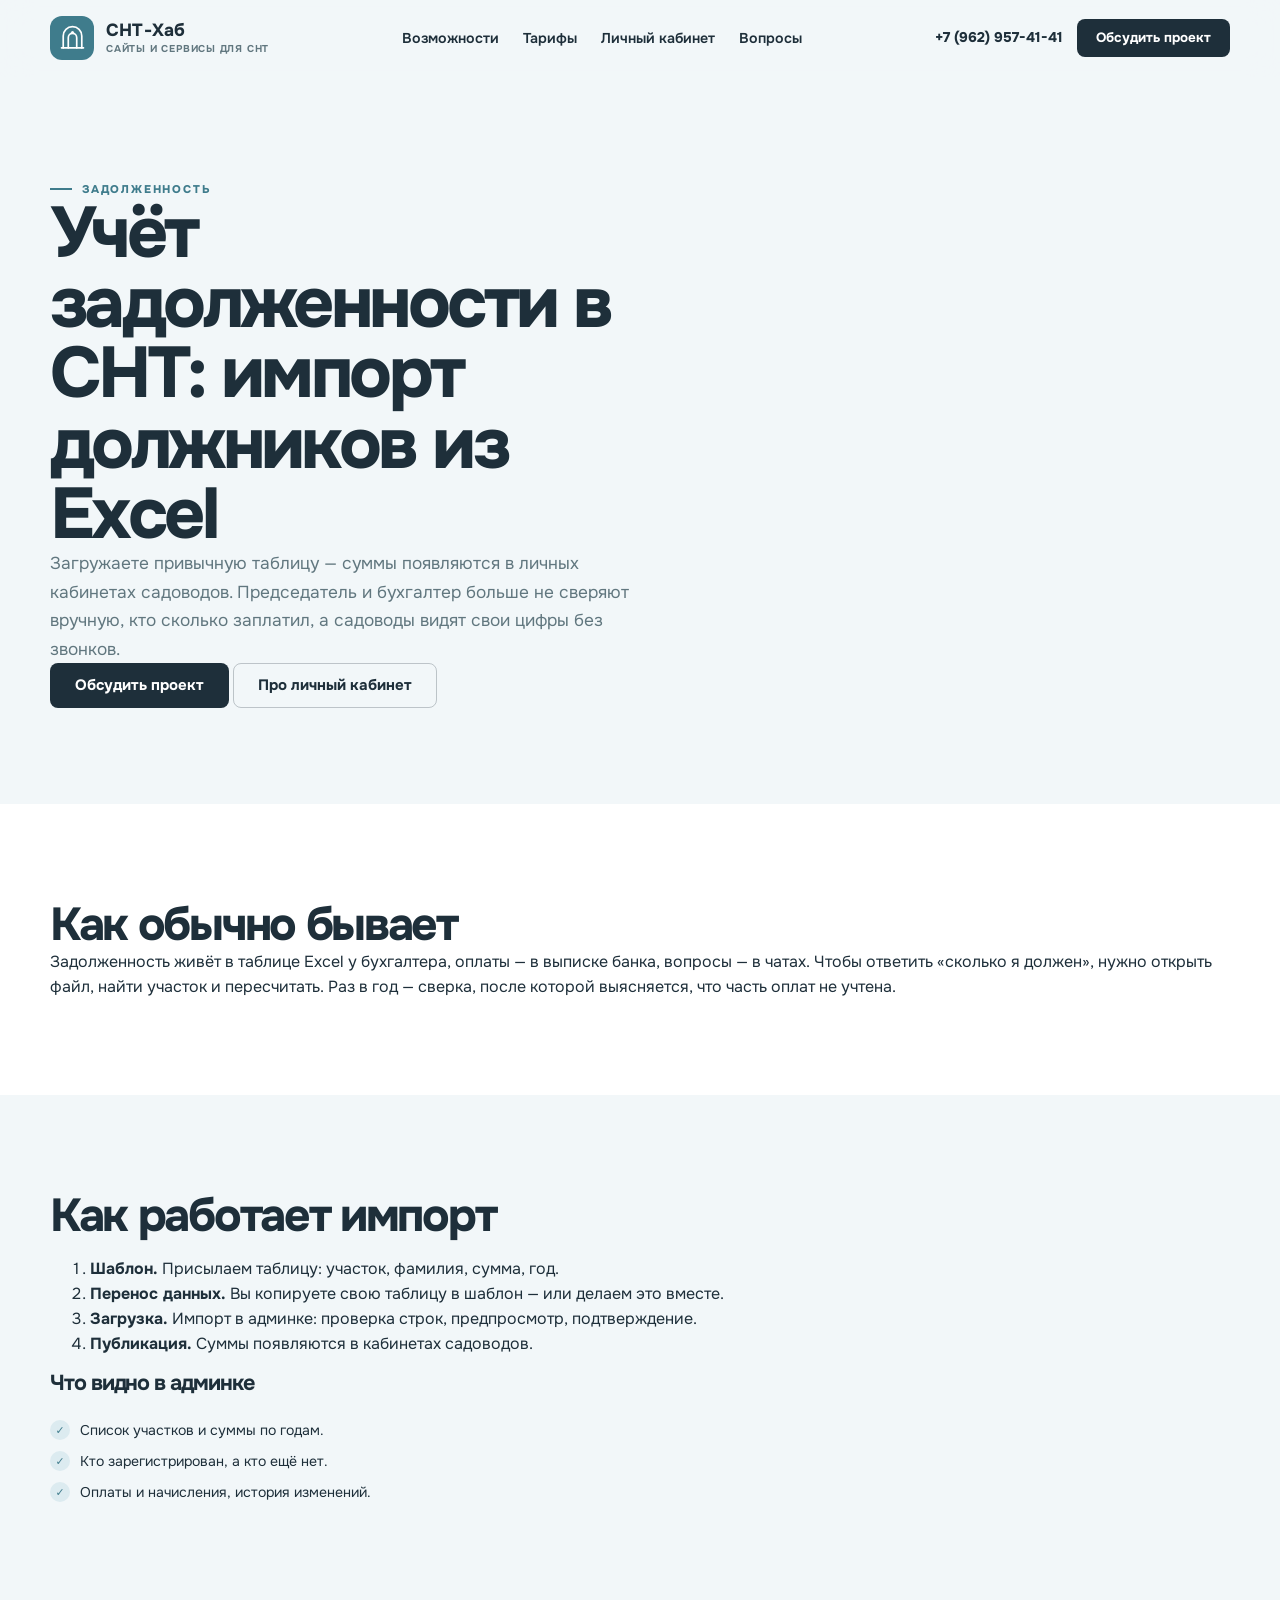
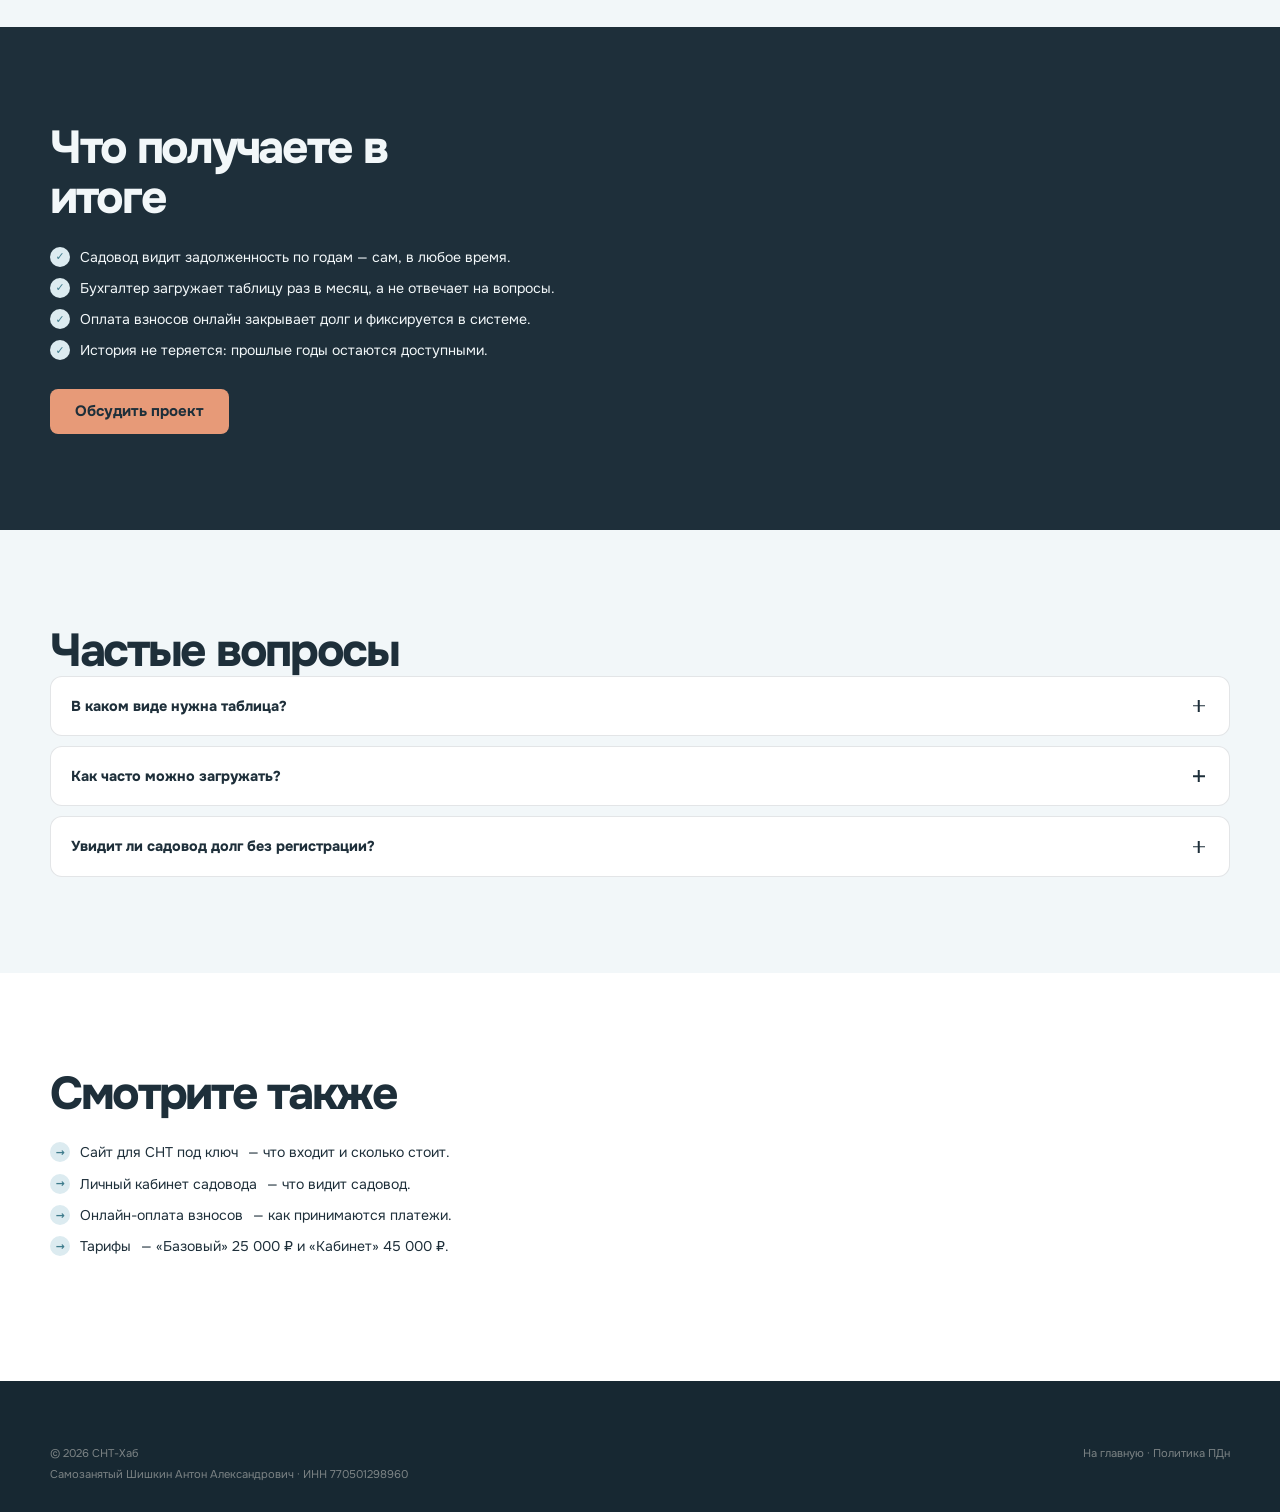
==== commit 23e5a0d8: "Add dolzhniki-iz-excel/index.html" ====
--- a/dolzhniki-iz-excel/index.html
+++ b/dolzhniki-iz-excel/index.html
@@ -1,4 +1,4 @@
-<!doctype html>
+﻿<!doctype html>
 <html lang="ru">
 <head>
   <meta charset="utf-8">
@@ -180,6 +180,7 @@
         <ul class="checklist">
           <li><span aria-hidden="true">→</span> <a href="../sait-dlya-snt/">Сайт для СНТ под ключ</a> — что входит и сколько стоит.</li>
           <li><span aria-hidden="true">→</span> <a href="../lichnyy-kabinet-sadovoda/">Личный кабинет садовода</a> — что видит садовод.</li>
+          <li><span aria-hidden="true">→</span> <a href="../oplata-vznosov/">Онлайн-оплата взносов</a> — как принимаются платежи.</li>
           <li><span aria-hidden="true">→</span> <a href="../#tariffs">Тарифы</a> — «Базовый» 25 000 ₽ и «Кабинет» 45 000 ₽.</li>
         </ul>
       </div>
@@ -201,3 +202,4 @@
   <script src="../script.js"></script>
 </body>
 </html>
+
